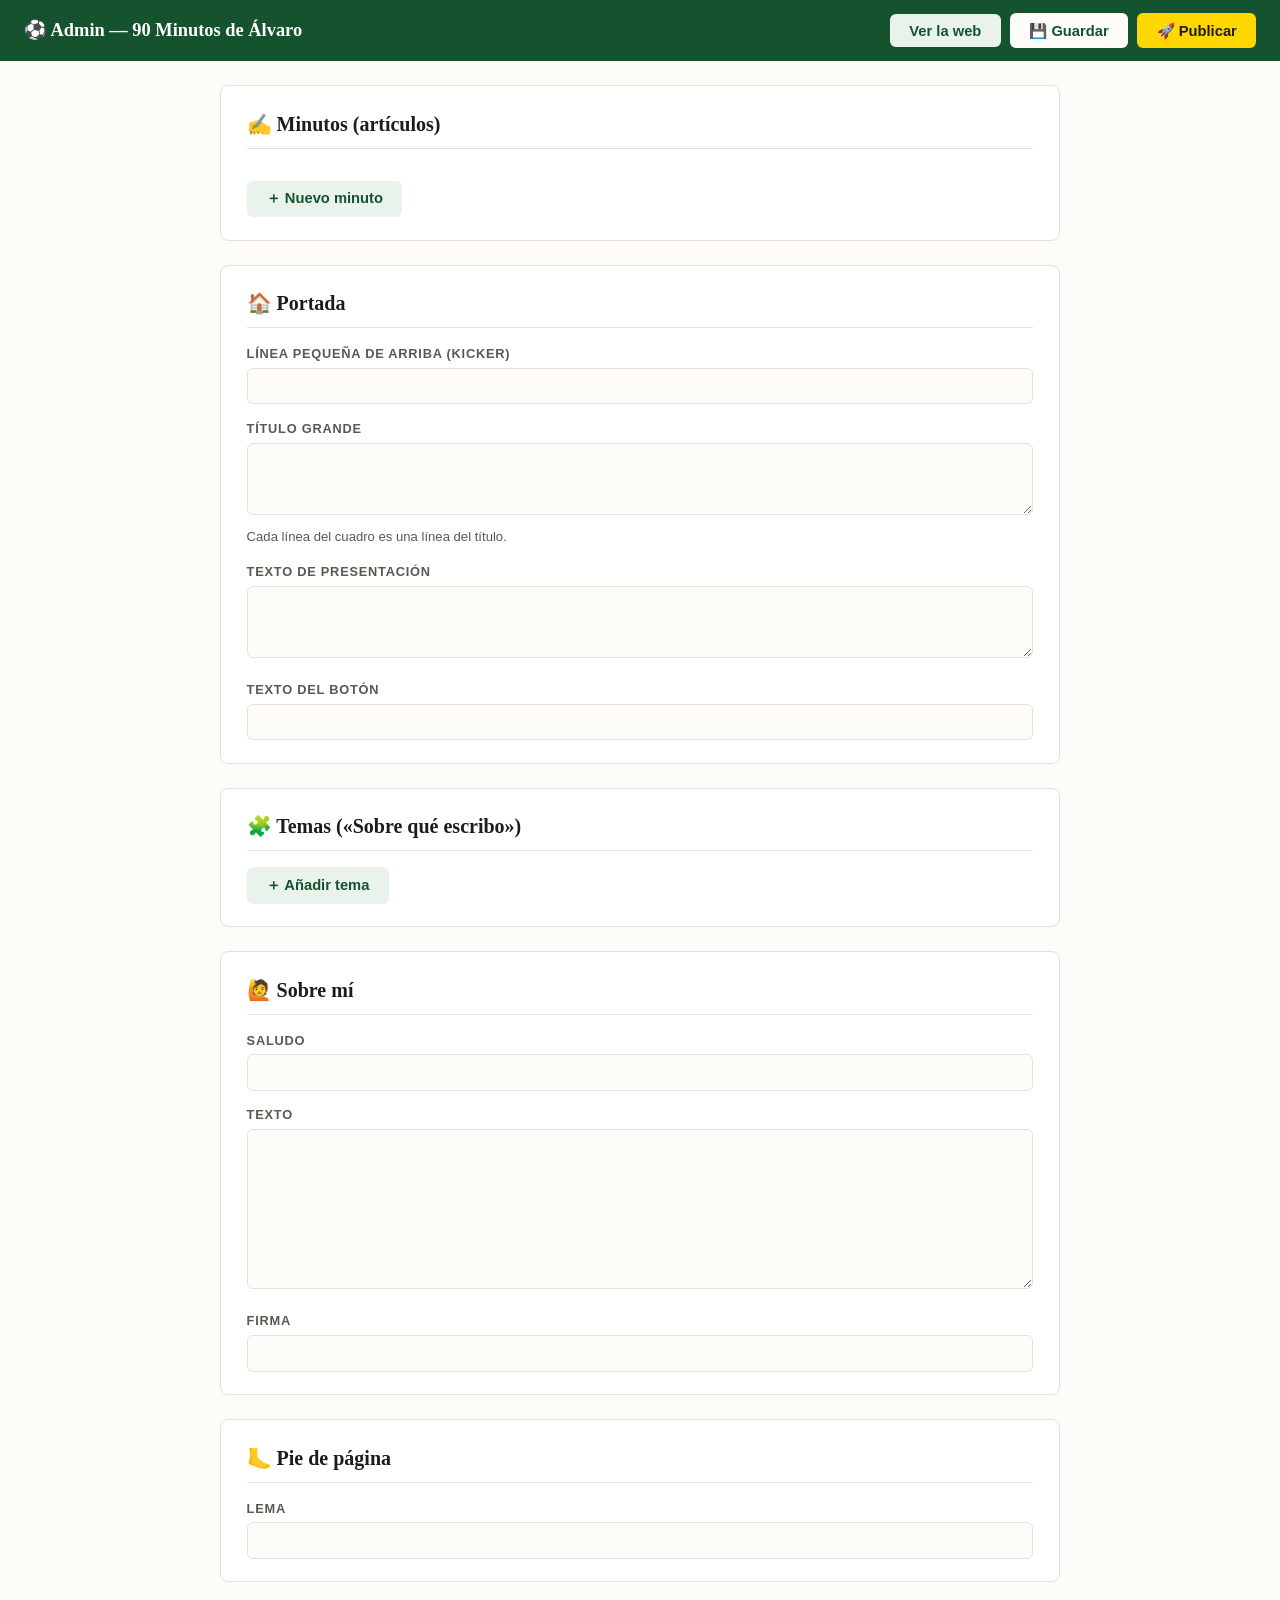
==== admin/admin.html @ f2438355 "Panel de administración: editor de minutos, portada, temas y sobre mí, con publicación a GitHub Co-A" ====
<!DOCTYPE html>
<html lang="es">
<head>
  <meta charset="UTF-8">
  <meta name="viewport" content="width=device-width, initial-scale=1.0">
  <title>Admin — 90 Minutos de Álvaro</title>
  <link rel="icon" href="/img/favicon.svg" type="image/svg+xml">
  <style>
    :root {
      --paper: #fdfcf8; --ink: #1c1c1c; --ink-soft: #5a584f;
      --green: #14532d; --green-soft: #eaf2ec; --line: #e4e1d8;
      --serif: Georgia, "Times New Roman", serif;
      --sans: "Segoe UI", Helvetica, Arial, sans-serif;
    }
    * { margin: 0; padding: 0; box-sizing: border-box; }
    body { font-family: var(--sans); background: var(--paper); color: var(--ink); line-height: 1.55; padding-bottom: 5rem; }
    .top {
      position: sticky; top: 0; z-index: 10; background: var(--green); color: #fff;
      display: flex; align-items: center; justify-content: space-between;
      padding: 0.8rem 1.5rem; gap: 1rem; flex-wrap: wrap;
    }
    .top h1 { font-family: var(--serif); font-size: 1.15rem; font-weight: bold; }
    .top .acciones { display: flex; gap: 0.6rem; align-items: center; }
    .estado { font-size: 0.85rem; opacity: 0.95; }
    button {
      font-family: var(--sans); font-size: 0.92rem; font-weight: 600;
      border: none; border-radius: 6px; padding: 0.55rem 1.2rem; cursor: pointer;
    }
    .btn-guardar { background: #fdfcf8; color: var(--green); }
    .btn-publicar { background: #ffd700; color: #1c1c1c; }
    .btn-sec { background: var(--green-soft); color: var(--green); }
    .btn-peligro { background: #fbe9e7; color: #b3261e; }
    button:hover { filter: brightness(0.96); }
    .wrap { max-width: 880px; margin: 0 auto; padding: 1.5rem 1.25rem; }
    .tarjeta {
      background: #fff; border: 1px solid var(--line); border-radius: 8px;
      padding: 1.4rem 1.6rem; margin-bottom: 1.5rem;
    }
    .tarjeta h2 {
      font-family: var(--serif); font-size: 1.25rem; margin-bottom: 1rem;
      padding-bottom: 0.5rem; border-bottom: 1px solid var(--line);
    }
    label { display: block; font-size: 0.8rem; font-weight: 600; color: var(--ink-soft); margin: 0.9rem 0 0.25rem; text-transform: uppercase; letter-spacing: 0.06em; }
    input, textarea {
      width: 100%; font-family: var(--sans); font-size: 0.95rem; color: var(--ink);
      border: 1px solid var(--line); border-radius: 6px; padding: 0.55rem 0.7rem; background: var(--paper);
    }
    textarea { resize: vertical; min-height: 4.5rem; }
    textarea.grande { min-height: 10rem; }
    input:focus, textarea:focus { outline: 2px solid var(--green); outline-offset: 1px; }
    .fila { display: flex; gap: 1rem; }
    .fila > div { flex: 1; }
    .lista-notas { display: flex; flex-direction: column; gap: 0.5rem; margin-bottom: 1rem; }
    .item-nota {
      display: flex; align-items: center; justify-content: space-between; gap: 1rem;
      border: 1px solid var(--line); border-radius: 6px; padding: 0.6rem 0.9rem; background: var(--paper);
      cursor: pointer;
    }
    .item-nota:hover { border-color: var(--green); }
    .item-nota.activo { border-color: var(--green); background: var(--green-soft); }
    .item-nota .min { font-weight: 700; color: var(--green); white-space: nowrap; }
    .item-nota .tit { flex: 1; font-size: 0.93rem; }
    .item-nota .fec { font-size: 0.8rem; color: var(--ink-soft); white-space: nowrap; }
    .editor-nota { border-top: 2px solid var(--green-soft); margin-top: 1rem; padding-top: 0.5rem; }
    .editor-acciones { display: flex; gap: 0.6rem; margin-top: 1.1rem; flex-wrap: wrap; }
    .tema { border: 1px solid var(--line); border-radius: 6px; padding: 0.9rem; margin-bottom: 0.8rem; background: var(--paper); }
    .tema .fila-tema { display: flex; justify-content: flex-end; margin-top: 0.5rem; }
    .aviso {
      position: fixed; bottom: 1.2rem; left: 50%; transform: translateX(-50%);
      background: var(--ink); color: #fff; border-radius: 8px; padding: 0.7rem 1.4rem;
      font-size: 0.92rem; opacity: 0; transition: opacity 0.25s; pointer-events: none; max-width: 90vw;
    }
    .aviso.ver { opacity: 1; }
    .ayuda { font-size: 0.82rem; color: var(--ink-soft); margin-top: 0.3rem; }
  </style>
</head>
<body>
  <div class="top">
    <h1>⚽ Admin — 90 Minutos de Álvaro</h1>
    <div class="acciones">
      <span class="estado" id="estado"></span>
      <button class="btn-sec" onclick="window.open('/', '_blank')">Ver la web</button>
      <button class="btn-guardar" onclick="guardar()">💾 Guardar</button>
      <button class="btn-publicar" onclick="publicar()">🚀 Publicar</button>
    </div>
  </div>

  <div class="wrap">

    <div class="tarjeta">
      <h2>✍️ Minutos (artículos)</h2>
      <div class="lista-notas" id="lista-notas"></div>
      <button class="btn-sec" onclick="nuevaNota()">＋ Nuevo minuto</button>

      <div class="editor-nota" id="editor-nota" hidden>
        <div class="fila">
          <div>
            <label>Número de minuto</label>
            <input type="number" id="n-numero">
          </div>
          <div>
            <label>Fecha</label>
            <input type="date" id="n-fecha">
          </div>
        </div>
        <label>Título</label>
        <input id="n-titulo" placeholder="Por qué el Madrid ganó sin tener el balón">
        <label>Resumen (aparece en la portada)</label>
        <textarea id="n-resumen"></textarea>
        <label>Texto completo</label>
        <textarea id="n-texto" class="grande" placeholder="Escribe el análisis. Deja una línea en blanco para separar párrafos."></textarea>
        <p class="ayuda">Deja una línea en blanco entre párrafos. El artículo se ve en su propia página al hacer clic en la tarjeta.</p>
        <div class="editor-acciones">
          <button class="btn-sec" onclick="aplicarNota()">Aplicar cambios al minuto</button>
          <button class="btn-peligro" onclick="borrarNota()">Eliminar este minuto</button>
        </div>
      </div>
    </div>

    <div class="tarjeta">
      <h2>🏠 Portada</h2>
      <label>Línea pequeña de arriba (kicker)</label>
      <input id="p-kicker">
      <label>Título grande</label>
      <textarea id="p-titulo"></textarea>
      <p class="ayuda">Cada línea del cuadro es una línea del título.</p>
      <label>Texto de presentación</label>
      <textarea id="p-subtitulo"></textarea>
      <label>Texto del botón</label>
      <input id="p-boton">
    </div>

    <div class="tarjeta">
      <h2>🧩 Temas («Sobre qué escribo»)</h2>
      <div id="temas"></div>
      <button class="btn-sec" onclick="nuevoTema()">＋ Añadir tema</button>
    </div>

    <div class="tarjeta">
      <h2>🙋 Sobre mí</h2>
      <label>Saludo</label>
      <input id="s-saludo">
      <label>Texto</label>
      <textarea id="s-texto" class="grande"></textarea>
      <label>Firma</label>
      <input id="s-firma">
    </div>

    <div class="tarjeta">
      <h2>🦶 Pie de página</h2>
      <label>Lema</label>
      <input id="f-lema">
    </div>

  </div>

  <div class="aviso" id="aviso"></div>

  <script>
    let C = null;
    let notaSel = -1;

    const $ = (id) => document.getElementById(id);
    const esc = (s) => String(s).replaceAll("&", "&amp;").replaceAll("<", "&lt;").replaceAll(">", "&gt;").replaceAll('"', "&quot;");

    function aviso(msg, ms = 2600) {
      $("aviso").textContent = msg;
      $("aviso").classList.add("ver");
      setTimeout(() => $("aviso").classList.remove("ver"), ms);
    }

    async function cargar() {
      C = await (await fetch("/api/content")).json();
      pintarNotas();
      pintarTemas();
      $("p-kicker").value = C.portada.kicker;
      $("p-titulo").value = C.portada.titulo;
      $("p-subtitulo").value = C.portada.subtitulo;
      $("p-boton").value = C.portada.boton;
      $("s-saludo").value = C.sobreMi.saludo;
      $("s-texto").value = C.sobreMi.texto;
      $("s-firma").value = C.sobreMi.firma;
      $("f-lema").value = C.pie.lema;
    }

    // ---- Minutos ----
    function pintarNotas() {
      const orden = [...C.notas].sort((a, b) => b.numero - a.numero);
      $("lista-notas").innerHTML = orden.map((n) => {
        const i = C.notas.indexOf(n);
        return `<div class="item-nota ${i === notaSel ? "activo" : ""}" onclick="seleccionar(${i})">
          <span class="min">Minuto ${esc(n.numero)}′</span>
          <span class="tit">${esc(n.titulo)}</span>
          <span class="fec">${esc(n.fecha)}</span>
        </div>`;
      }).join("");
    }

    function seleccionar(i) {
      notaSel = i;
      const n = C.notas[i];
      $("editor-nota").hidden = false;
      $("n-numero").value = n.numero;
      $("n-fecha").value = n.fecha;
      $("n-titulo").value = n.titulo;
      $("n-resumen").value = n.resumen;
      $("n-texto").value = n.texto || "";
      pintarNotas();
      $("editor-nota").scrollIntoView({ behavior: "smooth", block: "nearest" });
    }

    function nuevaNota() {
      const maxNum = C.notas.reduce((m, n) => Math.max(m, Number(n.numero) || 0), 0);
      const hoy = new Date().toISOString().slice(0, 10);
      C.notas.push({ numero: maxNum + 1, titulo: "Nuevo minuto", resumen: "", texto: "", fecha: hoy });
      seleccionar(C.notas.length - 1);
    }

    function aplicarNota() {
      if (notaSel < 0) return;
      const n = C.notas[notaSel];
      n.numero = Number($("n-numero").value) || n.numero;
      n.fecha = $("n-fecha").value || n.fecha;
      n.titulo = $("n-titulo").value.trim();
      n.resumen = $("n-resumen").value.trim();
      n.texto = $("n-texto").value.trim();
      pintarNotas();
      aviso("Minuto actualizado. Recuerda Guardar 💾");
    }

    function borrarNota() {
      if (notaSel < 0) return;
      const n = C.notas[notaSel];
      if (!confirm(`¿Eliminar el Minuto ${n.numero}′ «${n.titulo}»?`)) return;
      C.notas.splice(notaSel, 1);
      notaSel = -1;
      $("editor-nota").hidden = true;
      pintarNotas();
      aviso("Minuto eliminado. Recuerda Guardar 💾");
    }

    // ---- Temas ----
    function pintarTemas() {
      $("temas").innerHTML = C.temas.map((t, i) => `
        <div class="tema">
          <label>Título</label>
          <input value="${esc(t.titulo)}" oninput="C.temas[${i}].titulo = this.value">
          <label>Texto</label>
          <textarea oninput="C.temas[${i}].texto = this.value">${esc(t.texto)}</textarea>
          <div class="fila-tema"><button class="btn-peligro" onclick="borrarTema(${i})">Eliminar</button></div>
        </div>`).join("");
    }

    function nuevoTema() {
      C.temas.push({ titulo: "⚽ Nuevo tema", texto: "" });
      pintarTemas();
    }

    function borrarTema(i) {
      if (!confirm(`¿Eliminar el tema «${C.temas[i].titulo}»?`)) return;
      C.temas.splice(i, 1);
      pintarTemas();
    }

    // ---- Guardar y publicar ----
    function recogerFormulario() {
      C.portada = {
        kicker: $("p-kicker").value.trim(),
        titulo: $("p-titulo").value.trim(),
        subtitulo: $("p-subtitulo").value.trim(),
        boton: $("p-boton").value.trim(),
      };
      C.sobreMi = {
        saludo: $("s-saludo").value.trim(),
        texto: $("s-texto").value.trim(),
        firma: $("s-firma").value.trim(),
      };
      C.pie = { lema: $("f-lema").value.trim() };
      if (notaSel >= 0 && !$("editor-nota").hidden) aplicarNotaSilencioso();
    }

    function aplicarNotaSilencioso() {
      const n = C.notas[notaSel];
      if (!n) return;
      n.numero = Number($("n-numero").value) || n.numero;
      n.fecha = $("n-fecha").value || n.fecha;
      n.titulo = $("n-titulo").value.trim();
      n.resumen = $("n-resumen").value.trim();
      n.texto = $("n-texto").value.trim();
    }

    async function guardar() {
      recogerFormulario();
      $("estado").textContent = "Guardando…";
      const r = await (await fetch("/api/save", { method: "POST", body: JSON.stringify(C) })).json();
      $("estado").textContent = "";
      aviso(r.ok ? "Guardado ✅ (mira la vista previa en «Ver la web»)" : "Error: " + r.error, 3500);
      pintarNotas();
    }

    async function publicar() {
      recogerFormulario();
      $("estado").textContent = "Guardando…";
      const g = await (await fetch("/api/save", { method: "POST", body: JSON.stringify(C) })).json();
      if (!g.ok) { $("estado").textContent = ""; return aviso("Error al guardar: " + g.error, 4000); }
      $("estado").textContent = "Publicando en GitHub…";
      const r = await (await fetch("/api/publish", { method: "POST" })).json();
      $("estado").textContent = "";
      aviso(r.ok ? r.mensaje : "Error al publicar: " + r.error, 4500);
    }

    cargar();
  </script>
</body>
</html>
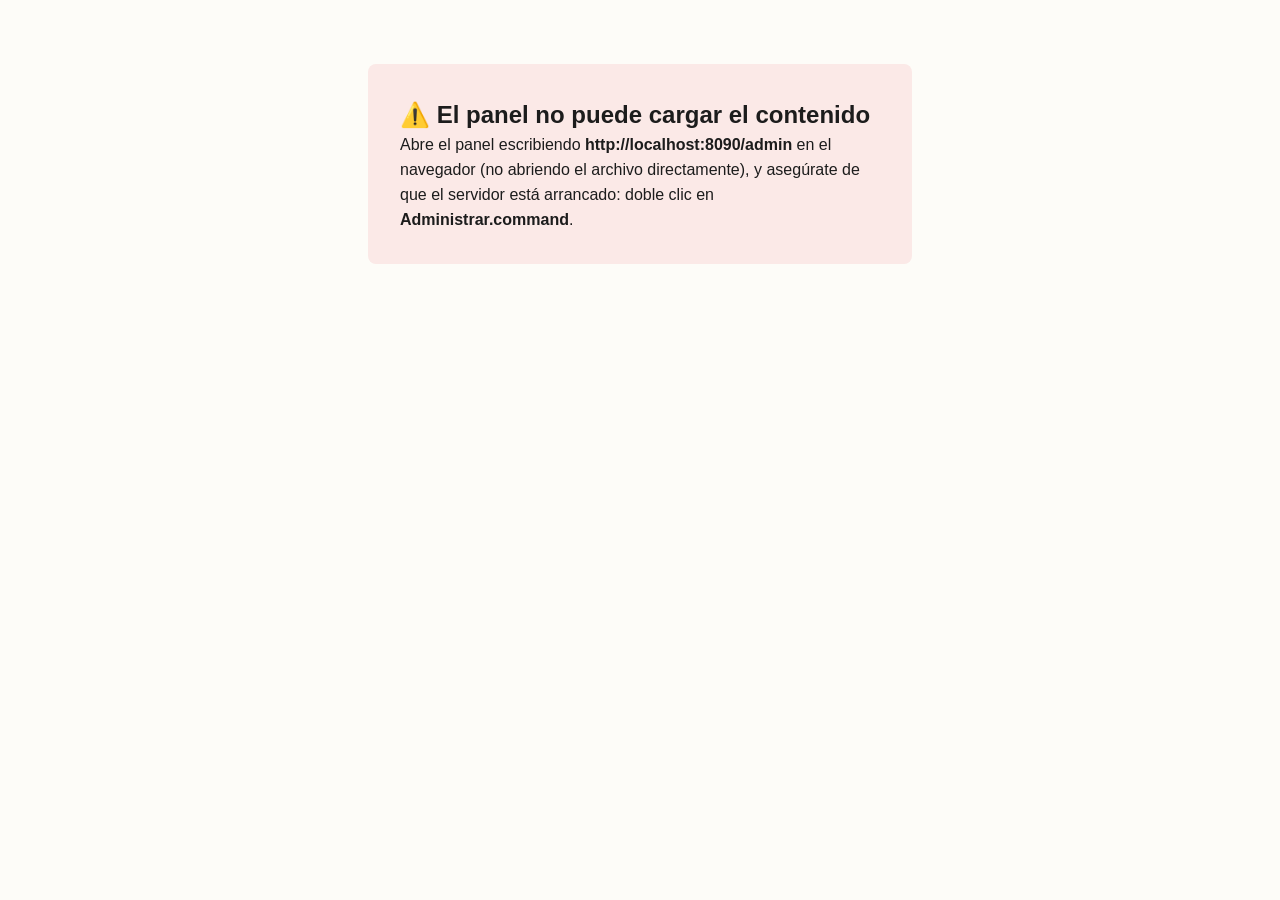
==== commit 07bcbd00: "Admin: autoguardado, sin caché en vista previa, mejores errores; contenido: minuto 67 Co-Authored-By" ====
--- a/admin/admin.html
+++ b/admin/admin.html
@@ -109,9 +109,8 @@
         <textarea id="n-resumen"></textarea>
         <label>Texto completo</label>
         <textarea id="n-texto" class="grande" placeholder="Escribe el análisis. Deja una línea en blanco para separar párrafos."></textarea>
-        <p class="ayuda">Deja una línea en blanco entre párrafos. El artículo se ve en su propia página al hacer clic en la tarjeta.</p>
+        <p class="ayuda">Deja una línea en blanco entre párrafos. Los cambios se aplican solos mientras escribes; cuando termines, pulsa 💾 Guardar arriba.</p>
         <div class="editor-acciones">
-          <button class="btn-sec" onclick="aplicarNota()">Aplicar cambios al minuto</button>
           <button class="btn-peligro" onclick="borrarNota()">Eliminar este minuto</button>
         </div>
       </div>
@@ -159,8 +158,34 @@
   <script>
     let C = null;
     let notaSel = -1;
+    let sucio = false;
 
     const $ = (id) => document.getElementById(id);
+
+    let temporizadorAuto = null;
+
+    function marcarSucio() {
+      sucio = true;
+      $("estado").textContent = "● Cambios sin guardar";
+      clearTimeout(temporizadorAuto);
+      temporizadorAuto = setTimeout(() => guardar(true), 1200);
+    }
+
+    function marcarLimpio() {
+      sucio = false;
+      $("estado").textContent = "";
+    }
+
+    window.addEventListener("beforeunload", (e) => {
+      if (sucio) e.preventDefault();
+    });
+
+    document.addEventListener("keydown", (e) => {
+      if ((e.metaKey || e.ctrlKey) && e.key === "s") {
+        e.preventDefault();
+        guardar();
+      }
+    });
     const esc = (s) => String(s).replaceAll("&", "&amp;").replaceAll("<", "&lt;").replaceAll(">", "&gt;").replaceAll('"', "&quot;");
 
     function aviso(msg, ms = 2600) {
@@ -170,7 +195,12 @@
     }
 
     async function cargar() {
-      C = await (await fetch("/api/content")).json();
+      try {
+        C = await (await fetch("/api/content")).json();
+      } catch (e) {
+        document.body.innerHTML = '<div style="max-width:34rem;margin:4rem auto;padding:2rem;background:#fbe9e7;border-radius:8px;font-family:sans-serif;"><h2>⚠️ El panel no puede cargar el contenido</h2><p>Abre el panel escribiendo <strong>http://localhost:8090/admin</strong> en el navegador (no abriendo el archivo directamente), y asegúrate de que el servidor está arrancado: doble clic en <strong>Administrar.command</strong>.</p></div>';
+        return;
+      }
       pintarNotas();
       pintarTemas();
       $("p-kicker").value = C.portada.kicker;
@@ -181,6 +211,20 @@
       $("s-texto").value = C.sobreMi.texto;
       $("s-firma").value = C.sobreMi.firma;
       $("f-lema").value = C.pie.lema;
+
+      // aplicar en vivo lo que se escribe en el editor de minutos
+      ["n-numero", "n-fecha", "n-titulo", "n-resumen", "n-texto"].forEach((id) => {
+        $(id).addEventListener("input", () => {
+          if (notaSel >= 0) {
+            aplicarNotaSilencioso();
+            if (id === "n-titulo" || id === "n-numero" || id === "n-fecha") pintarNotas();
+          }
+        });
+      });
+
+      // cualquier edición marca cambios pendientes
+      document.addEventListener("input", marcarSucio);
+      marcarLimpio();
     }
 
     // ---- Minutos ----
@@ -214,18 +258,7 @@
       const hoy = new Date().toISOString().slice(0, 10);
       C.notas.push({ numero: maxNum + 1, titulo: "Nuevo minuto", resumen: "", texto: "", fecha: hoy });
       seleccionar(C.notas.length - 1);
-    }
-
-    function aplicarNota() {
-      if (notaSel < 0) return;
-      const n = C.notas[notaSel];
-      n.numero = Number($("n-numero").value) || n.numero;
-      n.fecha = $("n-fecha").value || n.fecha;
-      n.titulo = $("n-titulo").value.trim();
-      n.resumen = $("n-resumen").value.trim();
-      n.texto = $("n-texto").value.trim();
-      pintarNotas();
-      aviso("Minuto actualizado. Recuerda Guardar 💾");
+      marcarSucio();
     }
 
     function borrarNota() {
@@ -236,6 +269,7 @@
       notaSel = -1;
       $("editor-nota").hidden = true;
       pintarNotas();
+      marcarSucio();
       aviso("Minuto eliminado. Recuerda Guardar 💾");
     }
 
@@ -254,12 +288,14 @@
     function nuevoTema() {
       C.temas.push({ titulo: "⚽ Nuevo tema", texto: "" });
       pintarTemas();
+      marcarSucio();
     }
 
     function borrarTema(i) {
       if (!confirm(`¿Eliminar el tema «${C.temas[i].titulo}»?`)) return;
       C.temas.splice(i, 1);
       pintarTemas();
+      marcarSucio();
     }
 
     // ---- Guardar y publicar ----
@@ -289,12 +325,26 @@
       n.texto = $("n-texto").value.trim();
     }
 
-    async function guardar() {
+    async function guardar(automatico = false) {
+      clearTimeout(temporizadorAuto);
       recogerFormulario();
       $("estado").textContent = "Guardando…";
-      const r = await (await fetch("/api/save", { method: "POST", body: JSON.stringify(C) })).json();
-      $("estado").textContent = "";
-      aviso(r.ok ? "Guardado ✅ (mira la vista previa en «Ver la web»)" : "Error: " + r.error, 3500);
+      let r;
+      try {
+        r = await (await fetch("/api/save", { method: "POST", body: JSON.stringify(C) })).json();
+      } catch (e) {
+        $("estado").textContent = "● Cambios sin guardar";
+        aviso("⚠️ No puedo conectar con el servidor. Abre el panel desde http://localhost:8090/admin (no como archivo) y comprueba que el servidor está arrancado.", 6000);
+        return;
+      }
+      if (r.ok) {
+        marcarLimpio();
+        $("estado").textContent = automatico ? "Guardado automáticamente ✅" : "";
+      } else {
+        $("estado").textContent = "● Cambios sin guardar";
+      }
+      if (!automatico) aviso(r.ok ? "Guardado ✅ (mira la vista previa en «Ver la web»)" : "Error: " + r.error, 3500);
+      else if (!r.ok) aviso("Error al autoguardar: " + r.error, 4000);
       pintarNotas();
     }
 
@@ -303,6 +353,7 @@
       $("estado").textContent = "Guardando…";
       const g = await (await fetch("/api/save", { method: "POST", body: JSON.stringify(C) })).json();
       if (!g.ok) { $("estado").textContent = ""; return aviso("Error al guardar: " + g.error, 4000); }
+      marcarLimpio();
       $("estado").textContent = "Publicando en GitHub…";
       const r = await (await fetch("/api/publish", { method: "POST" })).json();
       $("estado").textContent = "";
